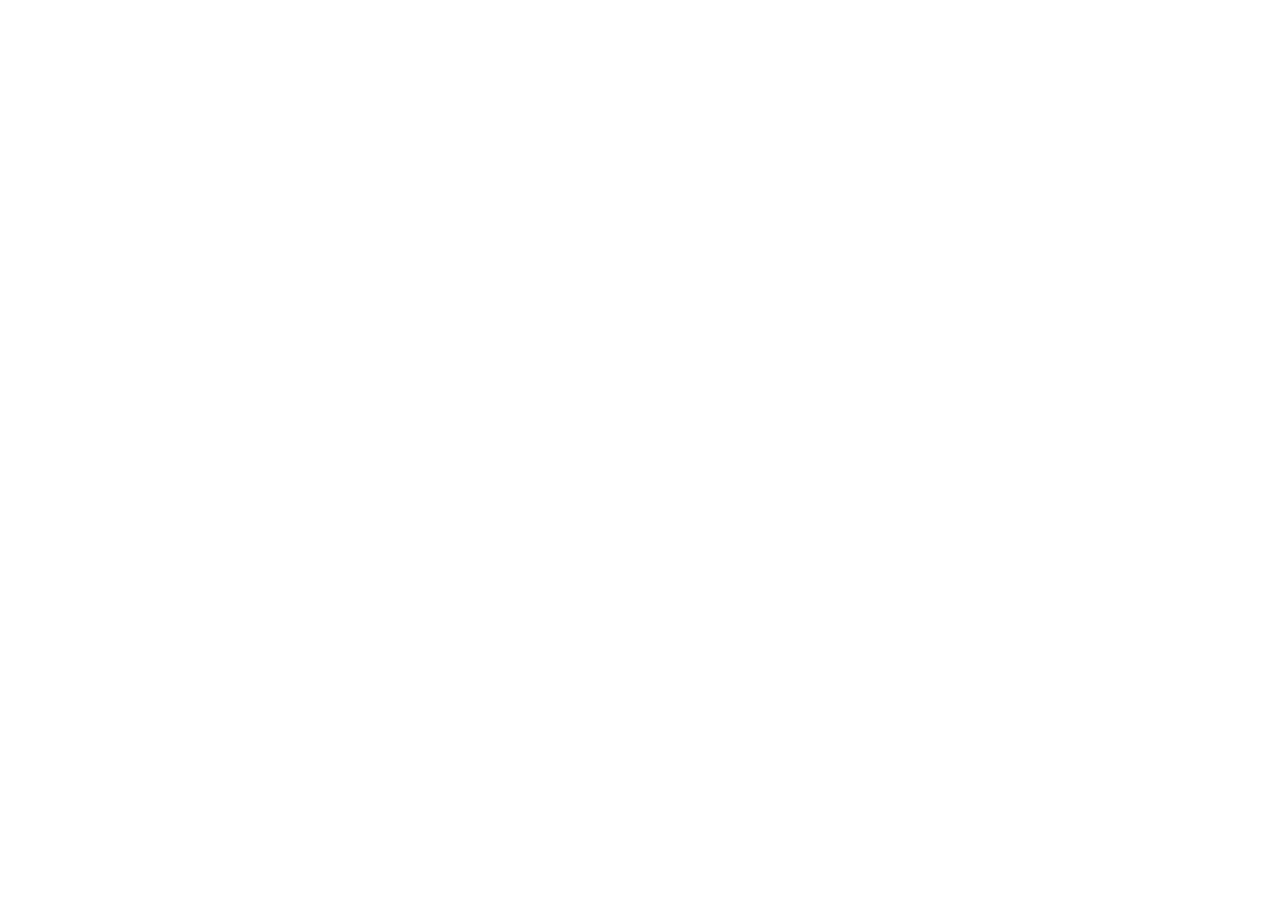
==== index.html @ 22487c8e "Photo-hero storefront: drop 3D, real supplier photos as hero/cards" ====
<!doctype html>
<html lang="en">
  <head>
    <meta charset="UTF-8" />
    <meta name="viewport" content="width=device-width, initial-scale=1.0, viewport-fit=cover" />
    <meta name="theme-color" content="#0a0a0b" />
    <meta
      name="description"
      content="KICKSNUG — premium sneakers engineered for the streets of India. Bold designs, honest prices, free shipping over ₹4,999 and 7-day easy returns."
    />
    <meta name="keywords" content="sneakers India, buy sneakers online, premium sneakers, KICKSNUG, running shoes, street sneakers, limited edition sneakers" />
    <meta name="author" content="KICKSNUG" />
    <meta name="robots" content="index, follow" />

    <!-- Open Graph -->
    <meta property="og:type" content="website" />
    <meta property="og:site_name" content="KICKSNUG" />
    <meta property="og:title" content="KICKSNUG — Premium Sneakers for Indian Streets" />
    <meta
      property="og:description"
      content="Premium sneakers engineered for the streets of India. Bold designs, honest prices, free shipping over ₹4,999."
    />
    <meta
      property="og:image"
      content="https://images.unsplash.com/photo-1542291026-7eec264c27ff?auto=format&fit=crop&w=1200&q=80"
    />
    <meta property="og:image:alt" content="KICKSNUG Air Zoom Blaze sneaker" />

    <!-- Twitter -->
    <meta name="twitter:card" content="summary_large_image" />
    <meta name="twitter:title" content="KICKSNUG — Premium Sneakers for Indian Streets" />
    <meta
      name="twitter:description"
      content="Premium sneakers engineered for the streets of India. Bold designs, honest prices."
    />
    <meta
      name="twitter:image"
      content="https://images.unsplash.com/photo-1542291026-7eec264c27ff?auto=format&fit=crop&w=1200&q=80"
    />
    <meta name="twitter:image:alt" content="KICKSNUG Air Zoom Blaze sneaker" />
    <link rel="icon" type="image/svg+xml" href="data:image/svg+xml,%3Csvg xmlns='http://www.w3.org/2000/svg' viewBox='0 0 64 64'%3E%3Crect width='64' height='64' rx='14' fill='%230a0a0b'/%3E%3Ctext x='32' y='44' font-family='Arial Black' font-size='34' font-weight='900' fill='%23f59e0b' text-anchor='middle'%3EK%3C/text%3E%3C/svg%3E" />
    <!-- Google Fonts: Anton (display) + Inter (body). Swap or self-host later if you prefer. -->
    <link rel="preconnect" href="https://fonts.googleapis.com" />
    <link rel="preconnect" href="https://fonts.gstatic.com" crossorigin />
    <link
      href="https://fonts.googleapis.com/css2?family=Anton&family=Inter:wght@400;500;600;700;800&display=swap"
      rel="stylesheet"
    />
    <title>KICKSNUG — Premium Sneakers</title>
    <script type="module" crossorigin src="/kicksnug-preview/assets/index-BxCXgQJA.js"></script>
    <link rel="stylesheet" crossorigin href="/kicksnug-preview/assets/index-a1705a3D.css">
  </head>
  <body>
    <div id="root"></div>
  </body>
</html>
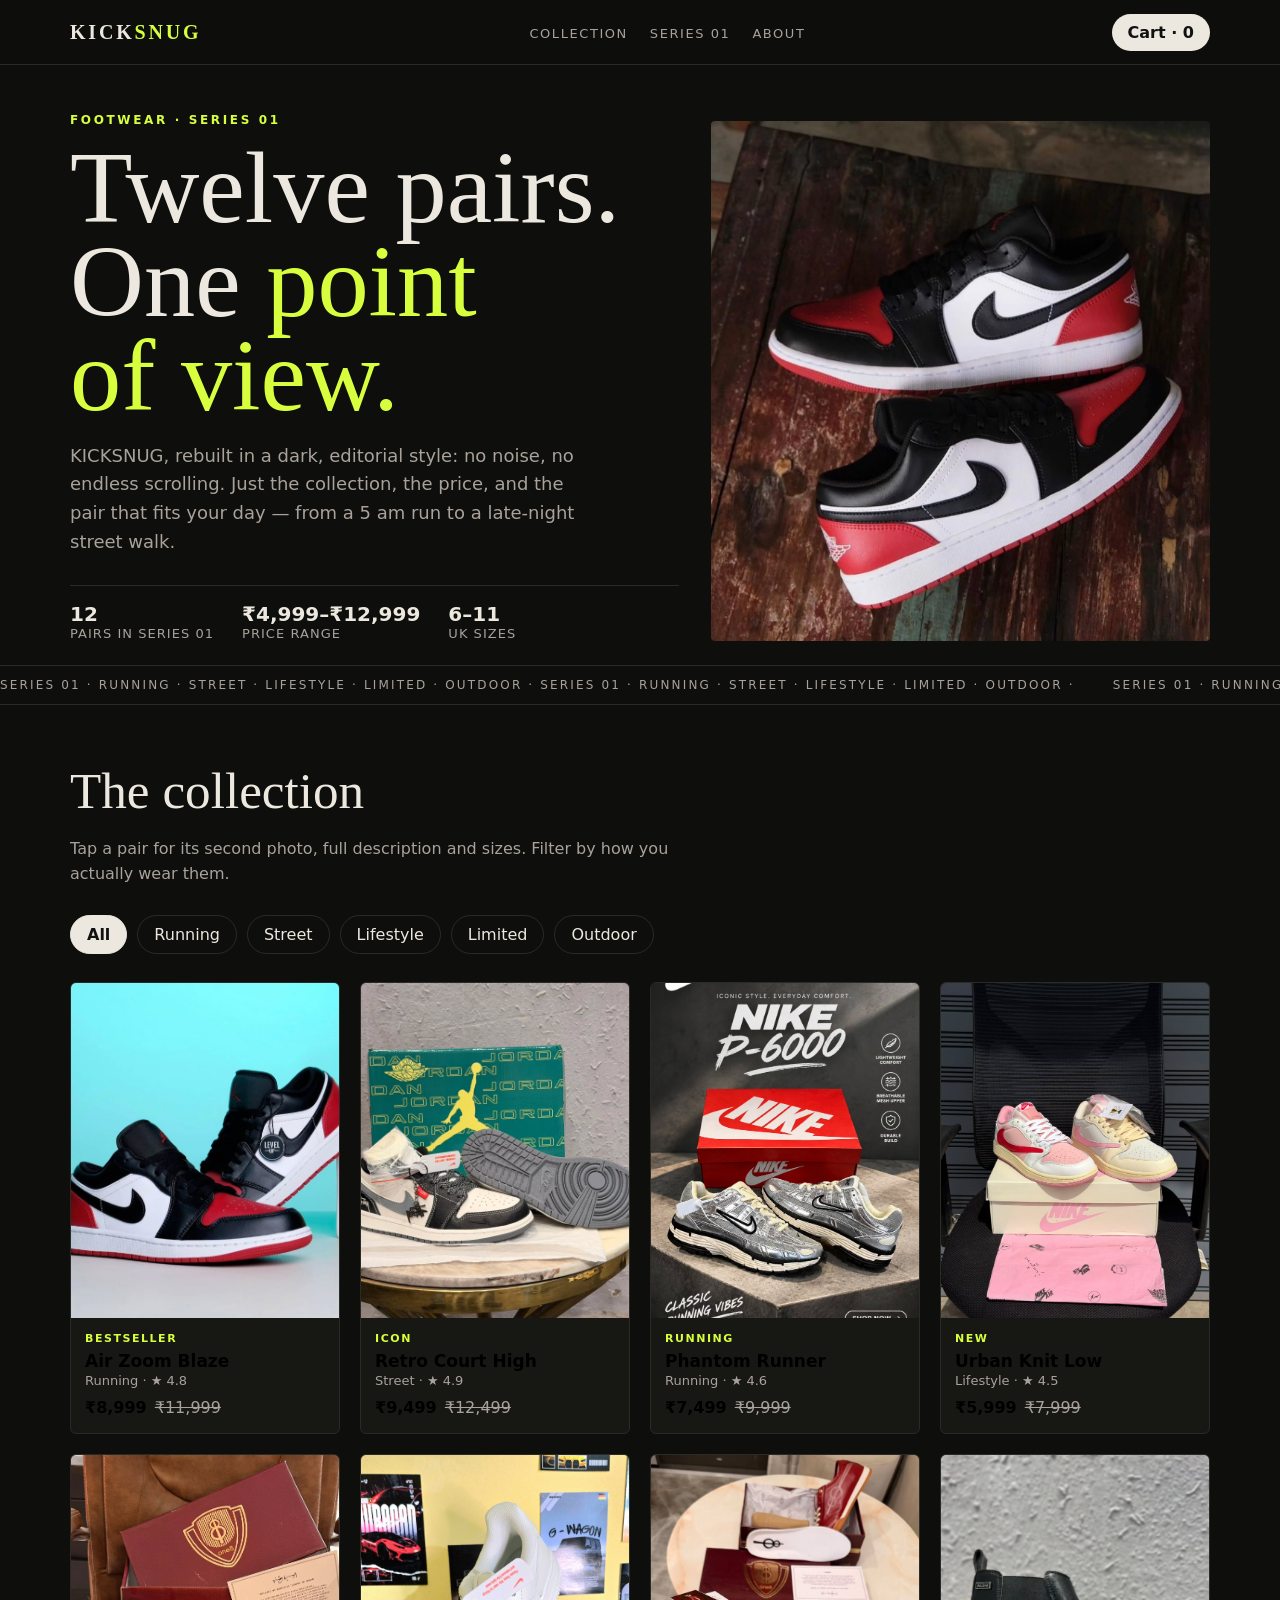
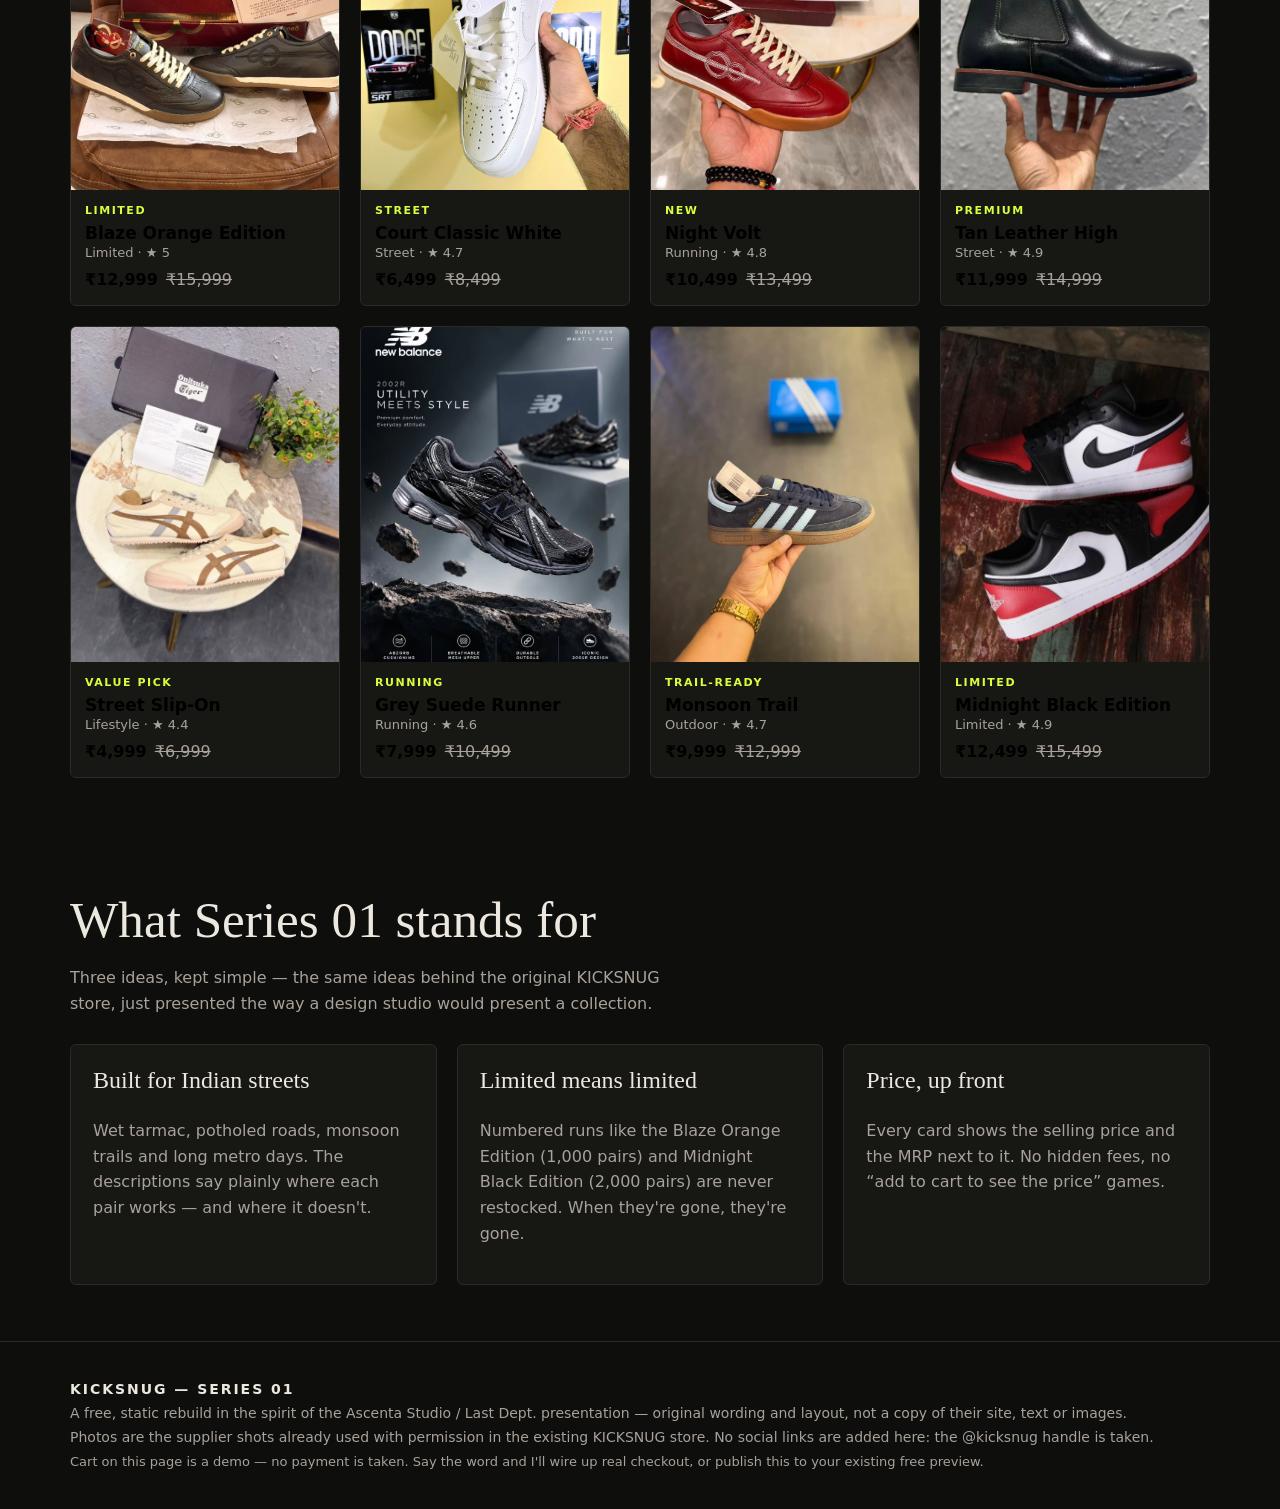
==== commit df0ee096: "KICKSNUG Series 01: dark editorial rebuild (12 pairs, filters, quick-view, demo cart)" ====
--- a/index.html
+++ b/index.html
@@ -1,56 +1,194 @@
-<!doctype html>
+<!DOCTYPE html>
 <html lang="en">
-  <head>
-    <meta charset="UTF-8" />
-    <meta name="viewport" content="width=device-width, initial-scale=1.0, viewport-fit=cover" />
-    <meta name="theme-color" content="#0a0a0b" />
-    <meta
-      name="description"
-      content="KICKSNUG — premium sneakers engineered for the streets of India. Bold designs, honest prices, free shipping over ₹4,999 and 7-day easy returns."
-    />
-    <meta name="keywords" content="sneakers India, buy sneakers online, premium sneakers, KICKSNUG, running shoes, street sneakers, limited edition sneakers" />
-    <meta name="author" content="KICKSNUG" />
-    <meta name="robots" content="index, follow" />
+<head>
+<meta charset="UTF-8">
+<meta name="viewport" content="width=device-width, initial-scale=1">
+<title>KICKSNUG — Series 01</title>
+<meta name="description" content="KICKSNUG Series 01: twelve sneakers, made to be worn hard. Running, street, lifestyle, limited and outdoor pairs.">
+<style>
+:root{--bg:#0e0e0c;--panel:#171714;--line:#2a2a26;--bone:#ece8df;--muted:#a8a29a;--accent:#d7ff3e}
+*{box-sizing:border-box} body{margin:0;background:var(--bg);color:var(--bone);font-family:system-ui,-apple-system,Segoe UI,Roboto,Arial,sans-serif}
+a{color:inherit} button{font:inherit;cursor:pointer}
+.wrap{max-width:1180px;margin:0 auto;padding:0 20px}
+header{position:sticky;top:0;z-index:20;background:rgba(14,14,12,.92);backdrop-filter:blur(8px);border-bottom:1px solid var(--line)}
+.nav{display:flex;align-items:center;justify-content:space-between;height:64px}
+.logo{font-family:Georgia,serif;font-weight:700;letter-spacing:.14em;font-size:20px}
+.logo span{color:var(--accent)}
+.nav a{text-decoration:none;font-size:13px;letter-spacing:.12em;text-transform:uppercase;color:var(--muted);margin-left:22px}
+.nav a:hover{color:var(--bone)}
+.cartbtn{background:var(--bone);color:#111;border:0;border-radius:999px;padding:9px 16px;font-weight:700}
+.hero{display:grid;grid-template-columns:1.1fr .9fr;gap:32px;padding:48px 0 24px;align-items:end}
+.eyebrow{letter-spacing:.22em;text-transform:uppercase;color:var(--accent);font-size:12px;font-weight:700}
+h1{font-family:Georgia,serif;font-size:clamp(52px,8vw,104px);line-height:.92;margin:14px 0 8px;font-weight:400}
+h1 em{font-style:normal;color:var(--accent)}
+.hero p{color:var(--muted);font-size:18px;line-height:1.6;max-width:520px}
+.hero img{width:100%;height:520px;object-fit:cover;border-radius:4px;display:block}
+.hero-meta{display:flex;gap:28px;border-top:1px solid var(--line);margin-top:28px;padding-top:16px;color:var(--muted);font-size:13px;letter-spacing:.08em;text-transform:uppercase}
+.hero-meta b{color:var(--bone);display:block;font-size:20px;letter-spacing:0}
+.marquee{border-top:1px solid var(--line);border-bottom:1px solid var(--line);overflow:hidden;white-space:nowrap;padding:12px 0;color:var(--muted);letter-spacing:.18em;text-transform:uppercase;font-size:12px}
+.marquee span{display:inline-block;padding-right:32px;animation:slide 28s linear infinite}
+@keyframes slide{to{transform:translateX(-50%)}}
+section{padding:56px 0}
+h2{font-family:Georgia,serif;font-weight:400;font-size:clamp(32px,4vw,52px);margin:0 0 10px}
+.sub{color:var(--muted);max-width:620px;line-height:1.6}
+.filters{display:flex;flex-wrap:wrap;gap:10px;margin:28px 0}
+.filters button{background:transparent;border:1px solid var(--line);color:var(--bone);border-radius:999px;padding:9px 16px}
+.filters button.active{background:var(--bone);color:#111;border-color:var(--bone);font-weight:700}
+.grid{display:grid;grid-template-columns:repeat(4,1fr);gap:20px}
+.card{background:var(--panel);border:1px solid var(--line);border-radius:6px;overflow:hidden;text-align:left;padding:0}
+.card img{width:100%;aspect-ratio:4/5;object-fit:cover;display:block}
+.card-body{padding:14px 14px 16px}
+.badge{font-size:11px;letter-spacing:.14em;text-transform:uppercase;color:var(--accent);font-weight:700}
+.card h3{margin:6px 0 2px;font-size:17px}
+.cat{color:var(--muted);font-size:13px}
+.price{margin-top:10px;font-weight:800}
+.price s{color:var(--muted);font-weight:400;margin-left:8px}
+.add{margin-top:12px;width:100%;background:var(--bone);color:#111;border:0;border-radius:999px;padding:10px;font-weight:700}
+.add:hover{background:var(--accent)}
+.story{display:grid;grid-template-columns:repeat(3,1fr);gap:20px;margin-top:28px}
+.story div{border:1px solid var(--line);border-radius:6px;padding:22px;background:var(--panel)}
+.story h3{font-family:Georgia,serif;font-weight:400;font-size:24px;margin-top:0}
+.story p{color:var(--muted);line-height:1.6}
+footer{border-top:1px solid var(--line);padding:36px 0;color:var(--muted);font-size:14px;line-height:1.7}
+.modal-bg,.drawer-bg{position:fixed;inset:0;background:rgba(0,0,0,.7);display:none;z-index:40}
+.modal-bg.open,.drawer-bg.open{display:block}
+.modal{position:fixed;left:50%;top:50%;transform:translate(-50%,-50%);width:min(880px,92vw);max-height:90vh;overflow:auto;background:#171714;border:1px solid var(--line);border-radius:8px;z-index:41;display:none}
+.modal.open{display:block}
+.modal-grid{display:grid;grid-template-columns:1fr 1fr}
+.modal-grid img{width:100%;height:100%;object-fit:cover;display:block;min-height:420px}
+.modal-body{padding:24px}
+.modal-body p{color:var(--muted);line-height:1.6}
+.sizes{display:flex;flex-wrap:wrap;gap:8px;margin:14px 0}
+.sizes button{background:transparent;border:1px solid var(--line);color:var(--bone);border-radius:8px;padding:8px 12px}
+.sizes button.sel{background:var(--bone);color:#111}
+.close{float:right;background:transparent;border:1px solid var(--line);color:var(--bone);border-radius:999px;padding:6px 12px}
+.drawer{position:fixed;right:0;top:0;bottom:0;width:min(380px,92vw);background:#171714;border-left:1px solid var(--line);z-index:41;padding:20px;overflow:auto;display:none}
+.drawer.open{display:block}
+.drawer-item{display:flex;gap:12px;margin:14px 0;align-items:center}
+.drawer-item img{width:64px;height:80px;object-fit:cover;border-radius:4px}
+.note{font-size:13px;color:var(--muted)}
+@media(max-width:900px){.hero{grid-template-columns:1fr}.hero img{height:380px}.grid{grid-template-columns:repeat(2,1fr)}.story{grid-template-columns:1fr}.modal-grid{grid-template-columns:1fr}.modal-grid img{min-height:280px}.nav a{display:none}}
+</style>
+</head>
+<body>
+<header><div class="wrap nav">
+  <div class="logo">KICK<span>SNUG</span></div>
+  <nav><a href="#collection">Collection</a><a href="#story">Series 01</a><a href="#footer">About</a></nav>
+  <button class="cartbtn" onclick="openCart()">Cart · <span id="cartCount">0</span></button>
+</div></header>
 
-    <!-- Open Graph -->
-    <meta property="og:type" content="website" />
-    <meta property="og:site_name" content="KICKSNUG" />
-    <meta property="og:title" content="KICKSNUG — Premium Sneakers for Indian Streets" />
-    <meta
-      property="og:description"
-      content="Premium sneakers engineered for the streets of India. Bold designs, honest prices, free shipping over ₹4,999."
-    />
-    <meta
-      property="og:image"
-      content="https://images.unsplash.com/photo-1542291026-7eec264c27ff?auto=format&fit=crop&w=1200&q=80"
-    />
-    <meta property="og:image:alt" content="KICKSNUG Air Zoom Blaze sneaker" />
+<main class="wrap">
+  <section class="hero">
+    <div>
+      <div class="eyebrow">Footwear · Series 01</div>
+      <h1>Twelve pairs.<br>One <em>point<br>of view.</em></h1>
+      <p>KICKSNUG, rebuilt in a dark, editorial style: no noise, no endless scrolling. Just the collection, the price, and the pair that fits your day — from a 5 am run to a late-night street walk.</p>
+      <div class="hero-meta"><div><b>12</b>Pairs in Series 01</div><div><b>₹4,999–₹12,999</b>Price range</div><div><b>6–11</b>UK sizes</div></div>
+    </div>
+    <img src="images/midnight-black-edition-1.jpg" alt="Midnight Black Edition sneaker">
+  </section>
+</main>
+<div class="marquee"><span>Series 01 · Running · Street · Lifestyle · Limited · Outdoor · Series 01 · Running · Street · Lifestyle · Limited · Outdoor ·&nbsp;</span><span>Series 01 · Running · Street · Lifestyle · Limited · Outdoor · Series 01 · Running · Street · Lifestyle · Limited · Outdoor ·&nbsp;</span></div>
 
-    <!-- Twitter -->
-    <meta name="twitter:card" content="summary_large_image" />
-    <meta name="twitter:title" content="KICKSNUG — Premium Sneakers for Indian Streets" />
-    <meta
-      name="twitter:description"
-      content="Premium sneakers engineered for the streets of India. Bold designs, honest prices."
-    />
-    <meta
-      name="twitter:image"
-      content="https://images.unsplash.com/photo-1542291026-7eec264c27ff?auto=format&fit=crop&w=1200&q=80"
-    />
-    <meta name="twitter:image:alt" content="KICKSNUG Air Zoom Blaze sneaker" />
-    <link rel="icon" type="image/svg+xml" href="data:image/svg+xml,%3Csvg xmlns='http://www.w3.org/2000/svg' viewBox='0 0 64 64'%3E%3Crect width='64' height='64' rx='14' fill='%230a0a0b'/%3E%3Ctext x='32' y='44' font-family='Arial Black' font-size='34' font-weight='900' fill='%23f59e0b' text-anchor='middle'%3EK%3C/text%3E%3C/svg%3E" />
-    <!-- Google Fonts: Anton (display) + Inter (body). Swap or self-host later if you prefer. -->
-    <link rel="preconnect" href="https://fonts.googleapis.com" />
-    <link rel="preconnect" href="https://fonts.gstatic.com" crossorigin />
-    <link
-      href="https://fonts.googleapis.com/css2?family=Anton&family=Inter:wght@400;500;600;700;800&display=swap"
-      rel="stylesheet"
-    />
-    <title>KICKSNUG — Premium Sneakers</title>
-    <script type="module" crossorigin src="/kicksnug-preview/assets/index-BxCXgQJA.js"></script>
-    <link rel="stylesheet" crossorigin href="/kicksnug-preview/assets/index-a1705a3D.css">
-  </head>
-  <body>
-    <div id="root"></div>
-  </body>
+<main class="wrap">
+  <section id="collection">
+    <h2>The collection</h2>
+    <p class="sub">Tap a pair for its second photo, full description and sizes. Filter by how you actually wear them.</p>
+    <div class="filters" id="filters"></div>
+    <div class="grid" id="grid"></div>
+    <p class="note" id="empty" style="display:none">No pairs in this filter yet.</p>
+  </section>
+
+  <section id="story">
+    <h2>What Series 01 stands for</h2>
+    <p class="sub">Three ideas, kept simple — the same ideas behind the original KICKSNUG store, just presented the way a design studio would present a collection.</p>
+    <div class="story">
+      <div><h3>Built for Indian streets</h3><p>Wet tarmac, potholed roads, monsoon trails and long metro days. The descriptions say plainly where each pair works — and where it doesn't.</p></div>
+      <div><h3>Limited means limited</h3><p>Numbered runs like the Blaze Orange Edition (1,000 pairs) and Midnight Black Edition (2,000 pairs) are never restocked. When they're gone, they're gone.</p></div>
+      <div><h3>Price, up front</h3><p>Every card shows the selling price and the MRP next to it. No hidden fees, no “add to cart to see the price” games.</p></div>
+    </div>
+  </section>
+</main>
+
+<footer id="footer"><div class="wrap">
+  <strong style="color:var(--bone);letter-spacing:.14em">KICKSNUG — SERIES 01</strong><br>
+  A free, static rebuild in the spirit of the Ascenta Studio / Last Dept. presentation — original wording and layout, not a copy of their site, text or images.<br>
+  Photos are the supplier shots already used with permission in the existing KICKSNUG store. No social links are added here: the @kicksnug handle is taken.<br>
+  <span class="note">Cart on this page is a demo — no payment is taken. Say the word and I'll wire up real checkout, or publish this to your existing free preview.</span>
+</div></footer>
+
+<div class="modal-bg" id="modalBg" onclick="closeModal()"></div>
+<div class="modal" id="modal"><div class="modal-grid">
+  <img id="mImg" src="" alt="">
+  <div class="modal-body"><button class="close" onclick="closeModal()">Close ✕</button>
+    <div class="badge" id="mBadge"></div><h2 id="mName" style="margin-top:8px"></h2>
+    <div class="cat" id="mCat"></div><p id="mTag"></p><p id="mDesc"></p>
+    <div class="price" id="mPrice"></div>
+    <div><strong>Size (UK)</strong><div class="sizes" id="mSizes"></div></div>
+    <button class="add" id="mAdd">Add to cart</button>
+    <p class="note">Second photo shown on the card. Tap the card again to reopen.</p>
+  </div>
+</div></div>
+
+<div class="drawer-bg" id="drawerBg" onclick="closeCart()"></div>
+<div class="drawer" id="drawer"><button class="close" onclick="closeCart()">Close ✕</button><h2>Your cart</h2><div id="cartItems"></div><p id="cartTotal" style="font-weight:800"></p><p class="note">Demo cart only — nothing is ordered or charged here.</p></div>
+
+<script>
+const PRODUCTS=[
+{id:"air-zoom-blaze",name:"Air Zoom Blaze",cat:"Running",price:8999,mrp:11999,rating:4.8,badge:"Bestseller",tag:"Featherlight speed, mile after mile.",desc:"A featherlight runner with responsive foam cushioning and a breathable engineered-mesh upper. Built for daily miles in Indian summers — sweat-wicking, grippy on wet tarmac, and tough enough for potholed roads.",img1:"images/air-zoom-blaze-1.jpg",img2:"images/air-zoom-blaze-2.jpg"},
+{id:"retro-court-high",name:"Retro Court High",cat:"Street",price:9499,mrp:12499,rating:4.9,badge:"Icon",tag:"The classic high-top, reborn.",desc:"A high-top icon rebuilt with premium leather overlays and cushioned ankle support. Pairs with everything from cargos to a night out. Ages beautifully — scuffs included.",img1:"images/retro-court-high-1.jpg",img2:"images/retro-court-high-2.jpg"},
+{id:"phantom-runner",name:"Phantom Runner",cat:"Running",price:7499,mrp:9999,rating:4.6,badge:"",tag:"Disappears on your foot.",desc:"Our lightest trainer ever — a sock-fit knit upper over a dual-density midsole. Disappears on your foot so all you feel is the run. Reflective hits keep you visible on late-night jogs.",img1:"images/phantom-runner-1.jpg",img2:"images/phantom-runner-2.jpg"},
+{id:"urban-knit-low",name:"Urban Knit Low",cat:"Lifestyle",price:5999,mrp:7999,rating:4.5,badge:"New",tag:"All-day comfort, zero effort.",desc:"A low-profile lifestyle sneaker with a one-piece knit upper and cloud-soft EVA sole. The everyday beater you will reach for 300 days a year — office, metro, market run.",img1:"images/urban-knit-low-1.jpg",img2:"images/urban-knit-low-2.jpg"},
+{id:"blaze-orange-edition",name:"Blaze Orange Edition",cat:"Limited",price:12999,mrp:15999,rating:5.0,badge:"Limited",tag:"1,000 pairs. Never restocked.",desc:"The loudest drop we have ever made. Sunset-orange overlays, metallic gold eyelets, numbered tongue tag (1 of 1,000). When they are gone, they are gone forever.",img1:"images/blaze-orange-edition-1.jpg",img2:"images/blaze-orange-edition-2.jpg"},
+{id:"court-classic-white",name:"Court Classic White",cat:"Street",price:6499,mrp:8499,rating:4.7,badge:"",tag:"The cleanest white in the game.",desc:"A timeless court silhouette in full-grain white leather with tonal stitching. Stain-resistant coating keeps them box-fresh through monsoon season and wedding season alike.",img1:"images/court-classic-white-1.jpg",img2:"images/court-classic-white-2.jpg"},
+{id:"night-volt",name:"Night Volt",cat:"Running",price:10499,mrp:13499,rating:4.8,badge:"New",tag:"Own the night run.",desc:"A max-cushion night trainer with a volt-accented mesh upper and 360° reflectivity. Carbon-infused plate gives you snap at toe-off; plush collar hugs like it was moulded for you.",img1:"images/night-volt-1.jpg",img2:"images/night-volt-2.jpg"},
+{id:"tan-leather-high",name:"Tan Leather High",cat:"Street",price:11999,mrp:14999,rating:4.9,badge:"Premium",tag:"Full-grain leather. Zero shortcuts.",desc:"Hand-finished tan leather high-tops with a cushioned leather-lined interior. The kind of shoe that gets better every year you own it — and you will own them for years.",img1:"images/tan-leather-high-1.jpg",img2:"images/tan-leather-high-2.jpg"},
+{id:"street-slip-on",name:"Street Slip-On",cat:"Lifestyle",price:4999,mrp:6999,rating:4.4,badge:"Value pick",tag:"On in 3 seconds flat.",desc:"No laces, no drama. A canvas-and-suede slip-on with elastic gore and a grippy waffle outsole. The grab-and-go shoe for auto rides, chai runs, and lazy Sundays.",img1:"images/street-slip-on-1.jpg",img2:"images/street-slip-on-2.jpg"},
+{id:"grey-suede-runner",name:"Grey Suede Runner",cat:"Running",price:7999,mrp:10499,rating:4.6,badge:"",tag:"Retro looks, modern engine.",desc:"A retro runner silhouette rebuilt on a modern cushioned platform. Pigskin suede overlays, recycled mesh underlays — old-school looks with new-school comfort.",img1:"images/grey-suede-runner-1.jpg",img2:"images/grey-suede-runner-2.jpg"},
+{id:"monsoon-trail",name:"Monsoon Trail",cat:"Outdoor",price:9999,mrp:12999,rating:4.7,badge:"Trail-ready",tag:"Built for Indian monsoons.",desc:"A waterproof trail shoe with aggressive 5mm lugs and a gusseted tongue that keeps mud out. From Sahyadri treks to flooded Mumbai streets — grip you can trust.",img1:"images/monsoon-trail-1.jpg",img2:"images/monsoon-trail-2.jpg"},
+{id:"midnight-black-edition",name:"Midnight Black Edition",cat:"Limited",price:12499,mrp:15499,rating:4.9,badge:"Limited",tag:"Triple black. Zero noise.",desc:"Everything black — upper, laces, sole, stitching. Matte nubuck with tonal 3M hits that only appear under light. 2,000 pairs, numbered, never restocked.",img1:"images/midnight-black-edition-1.jpg",img2:"images/midnight-black-edition-2.jpg"}
+];
+const fmt=n=>"₹"+n.toLocaleString("en-IN");
+let filter="All", cart=[], selSize=8, current=null;
+const cats=["All","Running","Street","Lifestyle","Limited","Outdoor"];
+document.getElementById("filters").innerHTML=cats.map(c=>`<button class="${c===filter?'active':''}" onclick="setFilter('${c}',this)">${c}</button>`).join("");
+function setFilter(c,el){filter=c;document.querySelectorAll("#filters button").forEach(b=>b.classList.remove("active"));el.classList.add("active");render();}
+function render(){
+  const list=PRODUCTS.filter(p=>filter==="All"||p.cat===filter);
+  document.getElementById("empty").style.display=list.length?"none":"block";
+  document.getElementById("grid").innerHTML=list.map(p=>`
+  <button class="card" onclick="openModal('${p.id}')">
+    <img src="${p.img1}" alt="${p.name}" loading="lazy">
+    <div class="card-body"><div class="badge">${p.badge||p.cat}</div><h3>${p.name}</h3><div class="cat">${p.cat} · ★ ${p.rating}</div><div class="price">${fmt(p.price)}<s>${fmt(p.mrp)}</s></div></div>
+  </button>
+  <div style="display:none"></div>`).join("");
+  // Add buttons are inside cards; stop card click from also opening modal twice is fine, add via modal only.
+}
+function openModal(id){
+  current=PRODUCTS.find(p=>p.id===id); selSize=8;
+  document.getElementById("mImg").src=current.img2; document.getElementById("mImg").alt=current.name;
+  document.getElementById("mBadge").textContent=current.badge||current.cat;
+  document.getElementById("mName").textContent=current.name;
+  document.getElementById("mCat").textContent=current.cat+" · ★ "+current.rating;
+  document.getElementById("mTag").textContent=current.tag;
+  document.getElementById("mDesc").textContent=current.desc;
+  document.getElementById("mPrice").innerHTML=fmt(current.price)+"<s style='color:#a8a29a;font-weight:400;margin-left:8px'>"+fmt(current.mrp)+"</s>";
+  document.getElementById("mSizes").innerHTML=[6,7,8,9,10,11].map(s=>`<button class="${s===selSize?'sel':''}" onclick="pickSize(${s},this)">UK ${s}</button>`).join("");
+  document.getElementById("mAdd").onclick=()=>addToCart(current.id);
+  document.getElementById("modal").classList.add("open"); document.getElementById("modalBg").classList.add("open");
+}
+function pickSize(s,el){selSize=s;document.querySelectorAll("#mSizes button").forEach(b=>b.classList.remove("sel"));el.classList.add("sel");}
+function closeModal(){document.getElementById("modal").classList.remove("open");document.getElementById("modalBg").classList.remove("open");}
+function addToCart(id){const p=PRODUCTS.find(x=>x.id===id);cart.push({...p,size:selSize});updateCart();closeModal();openCart();}
+function updateCart(){
+  document.getElementById("cartCount").textContent=cart.length;
+  document.getElementById("cartItems").innerHTML=cart.length?cart.map((p,i)=>`<div class="drawer-item"><img src="${p.img1}"><div><strong>${p.name}</strong><br><span class="note">UK ${p.size} · ${fmt(p.price)}</span></div><button class="close" onclick="removeItem(${i})">Remove</button></div>`).join(""):"<p class='note'>Your cart is empty. Tap a pair, then Add to cart.</p>";
+  document.getElementById("cartTotal").textContent=cart.length?"Total: "+fmt(cart.reduce((a,p)=>a+p.price,0)):"";
+}
+function removeItem(i){cart.splice(i,1);updateCart();}
+function openCart(){document.getElementById("drawer").classList.add("open");document.getElementById("drawerBg").classList.add("open");}
+function closeCart(){document.getElementById("drawer").classList.remove("open");document.getElementById("drawerBg").classList.remove("open");}
+render(); updateCart();
+</script>
+</body>
 </html>
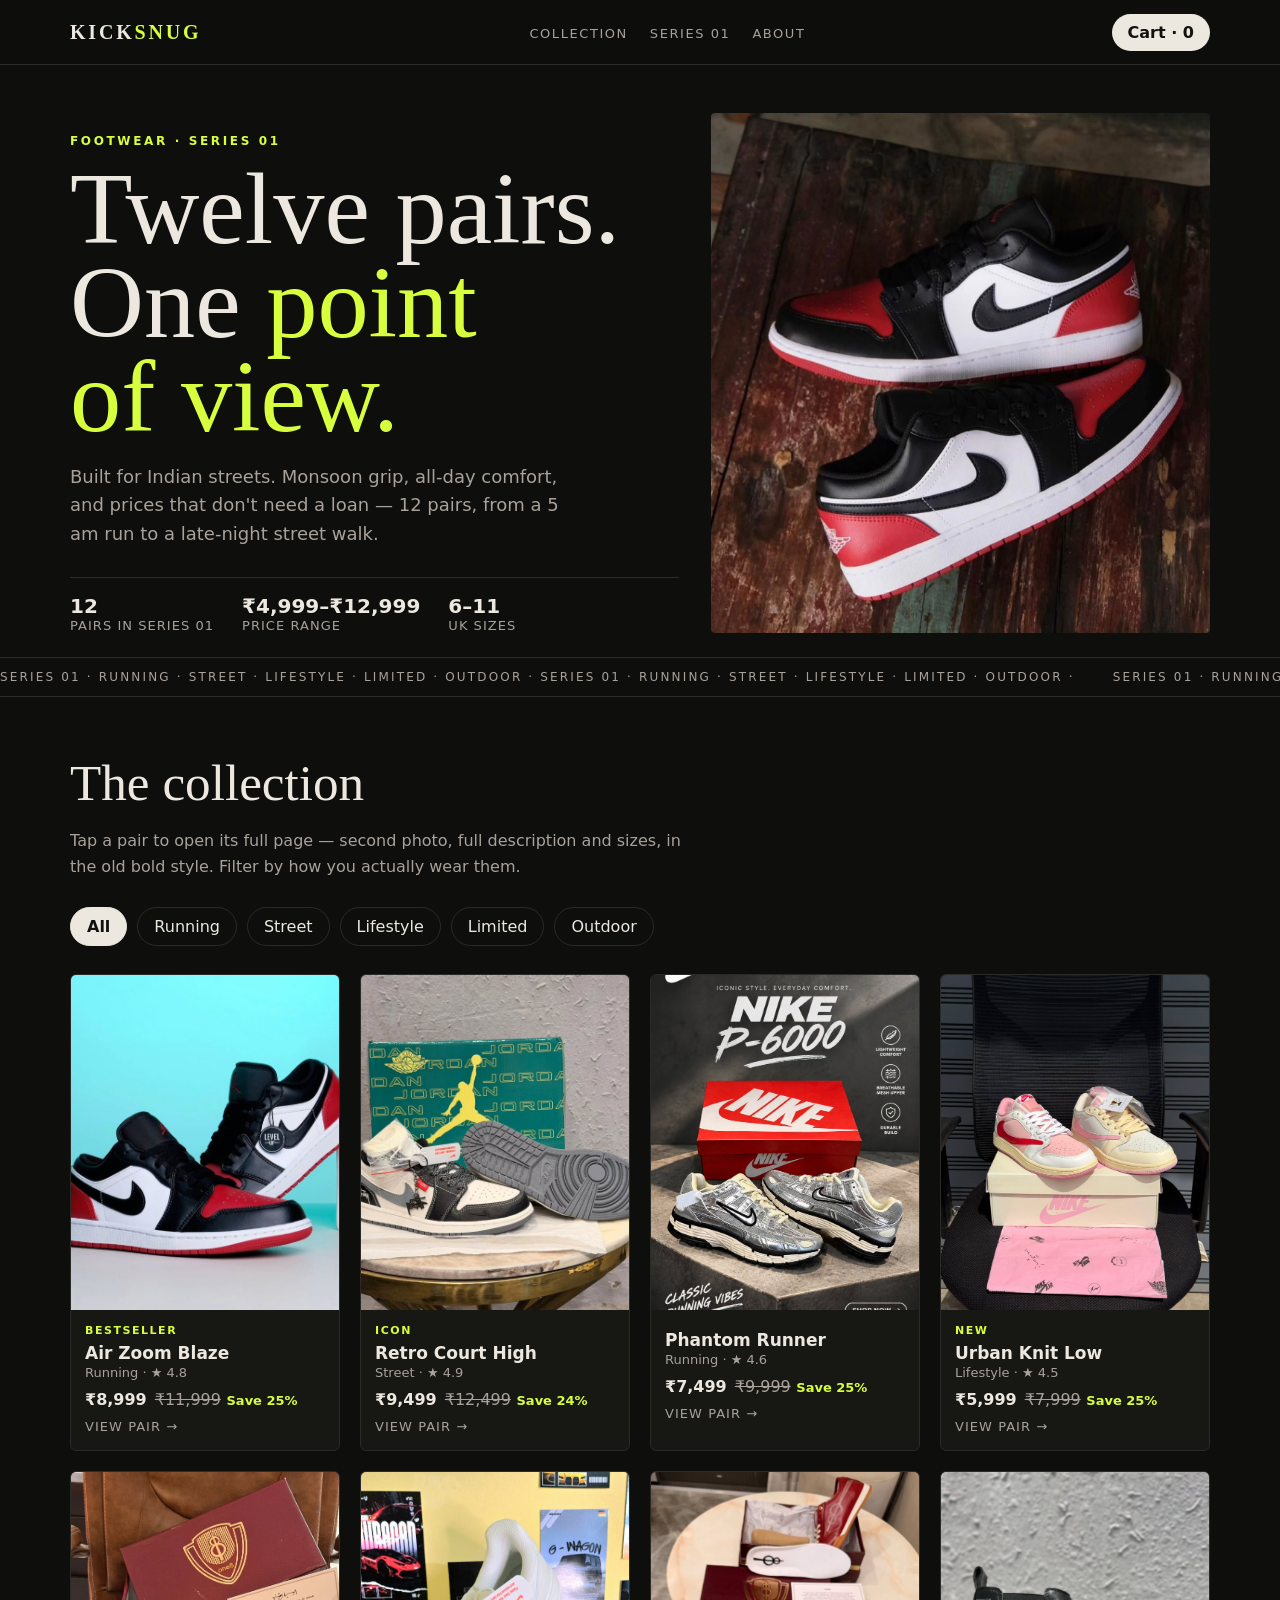
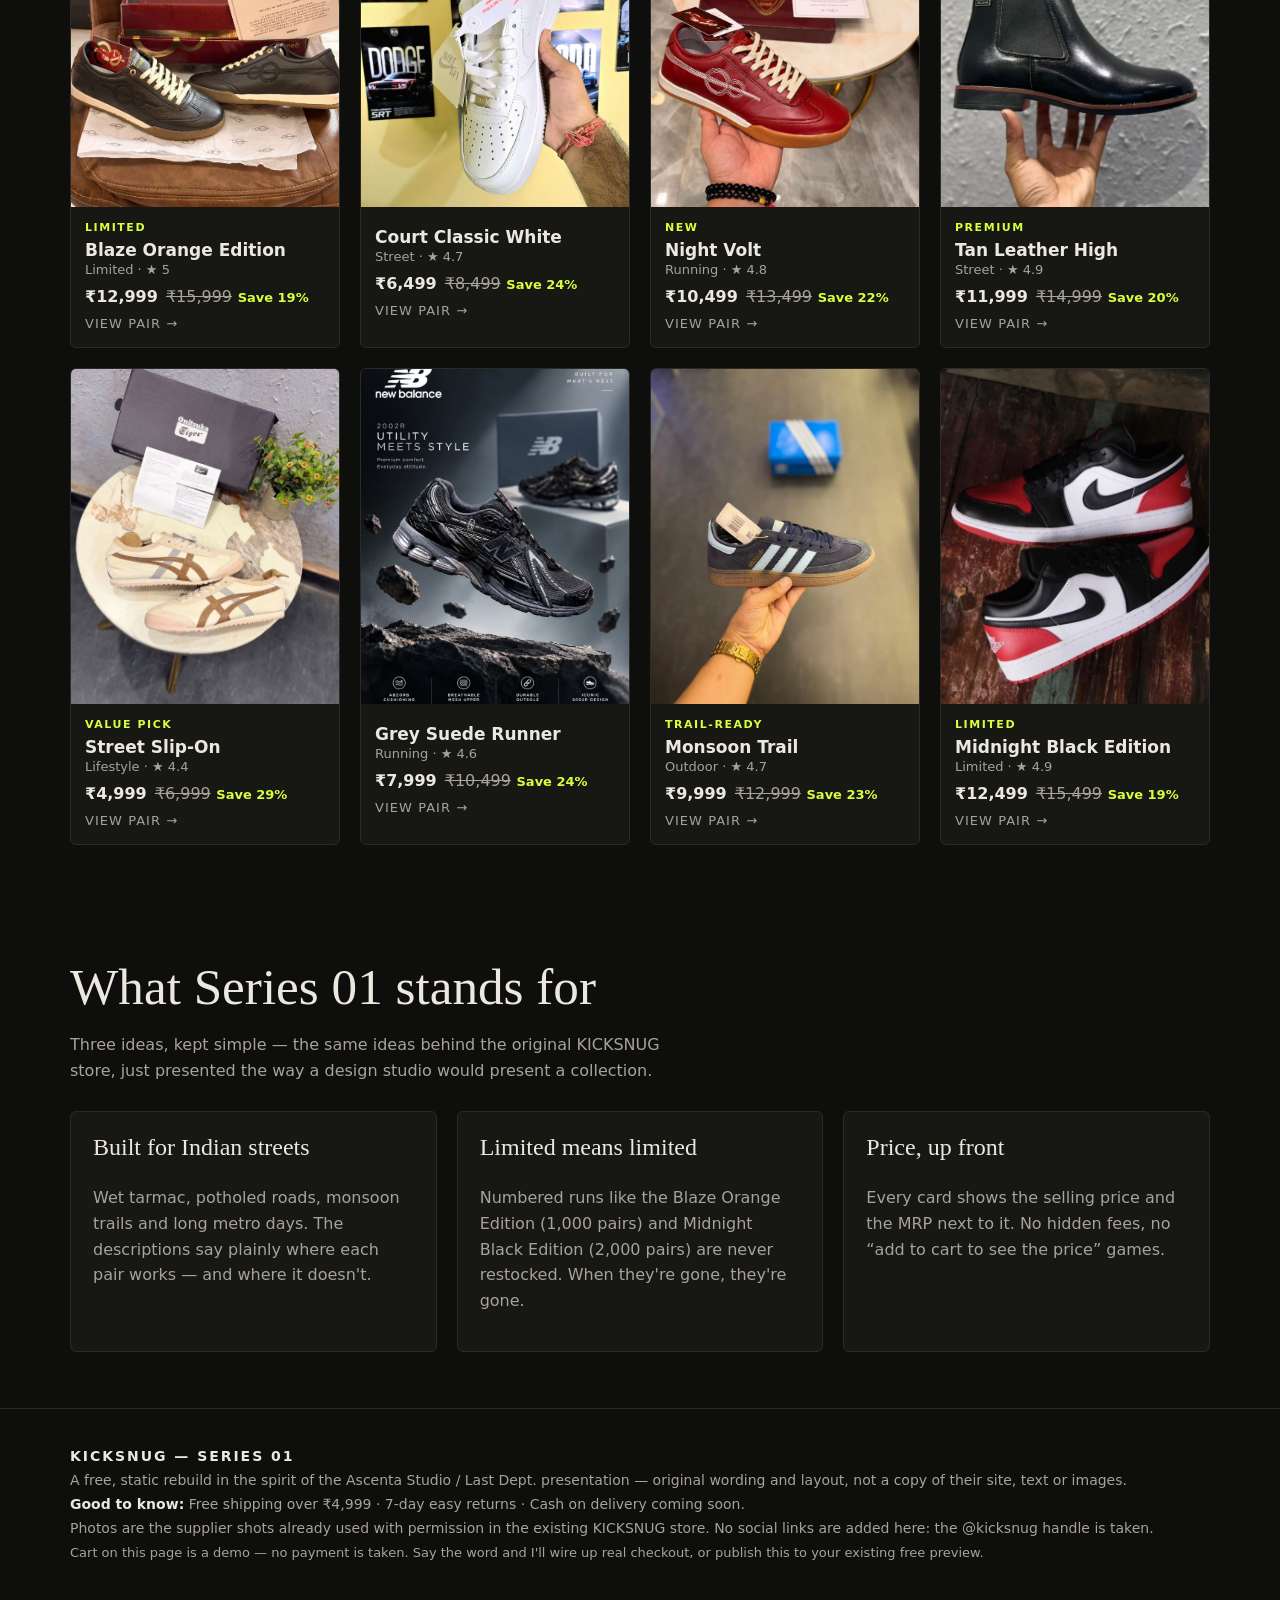
==== commit bc24b51d: "KICKSNUG Series 01 v2: redesign + old-style product pages (12 pairs, full-bleed colorway pages, expl" ====
--- a/index.html
+++ b/index.html
@@ -82,7 +82,7 @@
     <div>
       <div class="eyebrow">Footwear · Series 01</div>
       <h1>Twelve pairs.<br>One <em>point<br>of view.</em></h1>
-      <p>KICKSNUG, rebuilt in a dark, editorial style: no noise, no endless scrolling. Just the collection, the price, and the pair that fits your day — from a 5 am run to a late-night street walk.</p>
+      <p>Built for Indian streets. Monsoon grip, all-day comfort, and prices that don't need a loan — 12 pairs, from a 5 am run to a late-night street walk.</p>
       <div class="hero-meta"><div><b>12</b>Pairs in Series 01</div><div><b>₹4,999–₹12,999</b>Price range</div><div><b>6–11</b>UK sizes</div></div>
     </div>
     <img src="images/midnight-black-edition-1.jpg" alt="Midnight Black Edition sneaker">
@@ -93,7 +93,7 @@
 <main class="wrap">
   <section id="collection">
     <h2>The collection</h2>
-    <p class="sub">Tap a pair for its second photo, full description and sizes. Filter by how you actually wear them.</p>
+    <p class="sub">Tap a pair to open its full page — second photo, full description and sizes, in the old bold style. Filter by how you actually wear them.</p>
     <div class="filters" id="filters"></div>
     <div class="grid" id="grid"></div>
     <p class="note" id="empty" style="display:none">No pairs in this filter yet.</p>
@@ -112,7 +112,7 @@
 
 <footer id="footer"><div class="wrap">
   <strong style="color:var(--bone);letter-spacing:.14em">KICKSNUG — SERIES 01</strong><br>
-  A free, static rebuild in the spirit of the Ascenta Studio / Last Dept. presentation — original wording and layout, not a copy of their site, text or images.<br>
+  A free, static rebuild in the spirit of the Ascenta Studio / Last Dept. presentation — original wording and layout, not a copy of their site, text or images.<br><strong style="color:var(--bone)">Good to know:</strong> Free shipping over ₹4,999 · 7-day easy returns · Cash on delivery coming soon.<br>
   Photos are the supplier shots already used with permission in the existing KICKSNUG store. No social links are added here: the @kicksnug handle is taken.<br>
   <span class="note">Cart on this page is a demo — no payment is taken. Say the word and I'll wire up real checkout, or publish this to your existing free preview.</span>
 </div></footer>
@@ -131,7 +131,7 @@
 </div></div>
 
 <div class="drawer-bg" id="drawerBg" onclick="closeCart()"></div>
-<div class="drawer" id="drawer"><button class="close" onclick="closeCart()">Close ✕</button><h2>Your cart</h2><div id="cartItems"></div><p id="cartTotal" style="font-weight:800"></p><p class="note">Demo cart only — nothing is ordered or charged here.</p></div>
+<div class="drawer" id="drawer"><button class="close" onclick="closeCart()">Close ✕</button><h2>Your cart</h2><div id="cartItems"></div><p id="cartTotal" style="font-weight:800"></p><button class="add" disabled style="opacity:0.5;cursor:not-allowed">Checkout — coming soon</button><p class="note">Demo cart only — nothing is ordered or charged here. Tell us which payment you want (UPI / COD / Razorpay) and checkout will be wired up.</p></div>
 
 <script>
 const PRODUCTS=[
@@ -157,29 +157,29 @@
   const list=PRODUCTS.filter(p=>filter==="All"||p.cat===filter);
   document.getElementById("empty").style.display=list.length?"none":"block";
   document.getElementById("grid").innerHTML=list.map(p=>`
-  <button class="card" onclick="openModal('${p.id}')">
+  <a class="card" href="products/${p.id}.html" style="text-decoration:none;color:inherit">
     <img src="${p.img1}" alt="${p.name}" loading="lazy">
-    <div class="card-body"><div class="badge">${p.badge||p.cat}</div><h3>${p.name}</h3><div class="cat">${p.cat} · ★ ${p.rating}</div><div class="price">${fmt(p.price)}<s>${fmt(p.mrp)}</s></div></div>
-  </button>
+    <div class="card-body">${p.badge?`<div class="badge">${p.badge}</div>`:''}<h3>${p.name}</h3><div class="cat">${p.cat} · ★ ${p.rating}</div><div class="price">${fmt(p.price)}<s>${fmt(p.mrp)}</s> <span style="color:var(--accent);font-size:13px">Save ${Math.round((p.mrp-p.price)/p.mrp*100)}%</span></div><div style="margin-top:10px;font-size:13px;letter-spacing:.08em;text-transform:uppercase;color:var(--muted)">View pair →</div></div>
+  </a>
   <div style="display:none"></div>`).join("");
   // Add buttons are inside cards; stop card click from also opening modal twice is fine, add via modal only.
 }
 function openModal(id){
-  current=PRODUCTS.find(p=>p.id===id); selSize=8;
+  current=PRODUCTS.find(p=>p.id===id); selSize=null;
   document.getElementById("mImg").src=current.img2; document.getElementById("mImg").alt=current.name;
   document.getElementById("mBadge").textContent=current.badge||current.cat;
   document.getElementById("mName").textContent=current.name;
   document.getElementById("mCat").textContent=current.cat+" · ★ "+current.rating;
   document.getElementById("mTag").textContent=current.tag;
   document.getElementById("mDesc").textContent=current.desc;
-  document.getElementById("mPrice").innerHTML=fmt(current.price)+"<s style='color:#a8a29a;font-weight:400;margin-left:8px'>"+fmt(current.mrp)+"</s>";
-  document.getElementById("mSizes").innerHTML=[6,7,8,9,10,11].map(s=>`<button class="${s===selSize?'sel':''}" onclick="pickSize(${s},this)">UK ${s}</button>`).join("");
-  document.getElementById("mAdd").onclick=()=>addToCart(current.id);
+  document.getElementById("mPrice").innerHTML=fmt(current.price)+"<s style='color:#a8a29a;font-weight:400;margin-left:8px'>"+fmt(current.mrp)+"</s> <span style='color:var(--accent);font-size:14px'>Save "+Math.round((current.mrp-current.price)/current.mrp*100)+"%</span>";
+  document.getElementById("mSizes").innerHTML=[6,7,8,9,10,11].map(s=>`<button onclick="pickSize(${s},this)">UK ${s}</button>`).join("");
+  document.getElementById("mAdd").onclick=()=>{if(selSize===null){alert('Please pick a size first.');return;}addToCart(current.id);}; document.getElementById("mAdd").textContent='Select a size first'; document.getElementById("mAdd").style.opacity='0.6';
   document.getElementById("modal").classList.add("open"); document.getElementById("modalBg").classList.add("open");
 }
-function pickSize(s,el){selSize=s;document.querySelectorAll("#mSizes button").forEach(b=>b.classList.remove("sel"));el.classList.add("sel");}
+function pickSize(s,el){selSize=s;document.querySelectorAll("#mSizes button").forEach(b=>b.classList.remove("sel"));el.classList.add("sel");const a=document.getElementById("mAdd");a.textContent='Add to cart';a.style.opacity='1';}
 function closeModal(){document.getElementById("modal").classList.remove("open");document.getElementById("modalBg").classList.remove("open");}
-function addToCart(id){const p=PRODUCTS.find(x=>x.id===id);cart.push({...p,size:selSize});updateCart();closeModal();openCart();}
+function addToCart(id){if(selSize===null){alert('Please pick a size first.');return;}const p=PRODUCTS.find(x=>x.id===id);cart.push({...p,size:selSize});updateCart();closeModal();openCart();}
 function updateCart(){
   document.getElementById("cartCount").textContent=cart.length;
   document.getElementById("cartItems").innerHTML=cart.length?cart.map((p,i)=>`<div class="drawer-item"><img src="${p.img1}"><div><strong>${p.name}</strong><br><span class="note">UK ${p.size} · ${fmt(p.price)}</span></div><button class="close" onclick="removeItem(${i})">Remove</button></div>`).join(""):"<p class='note'>Your cart is empty. Tap a pair, then Add to cart.</p>";
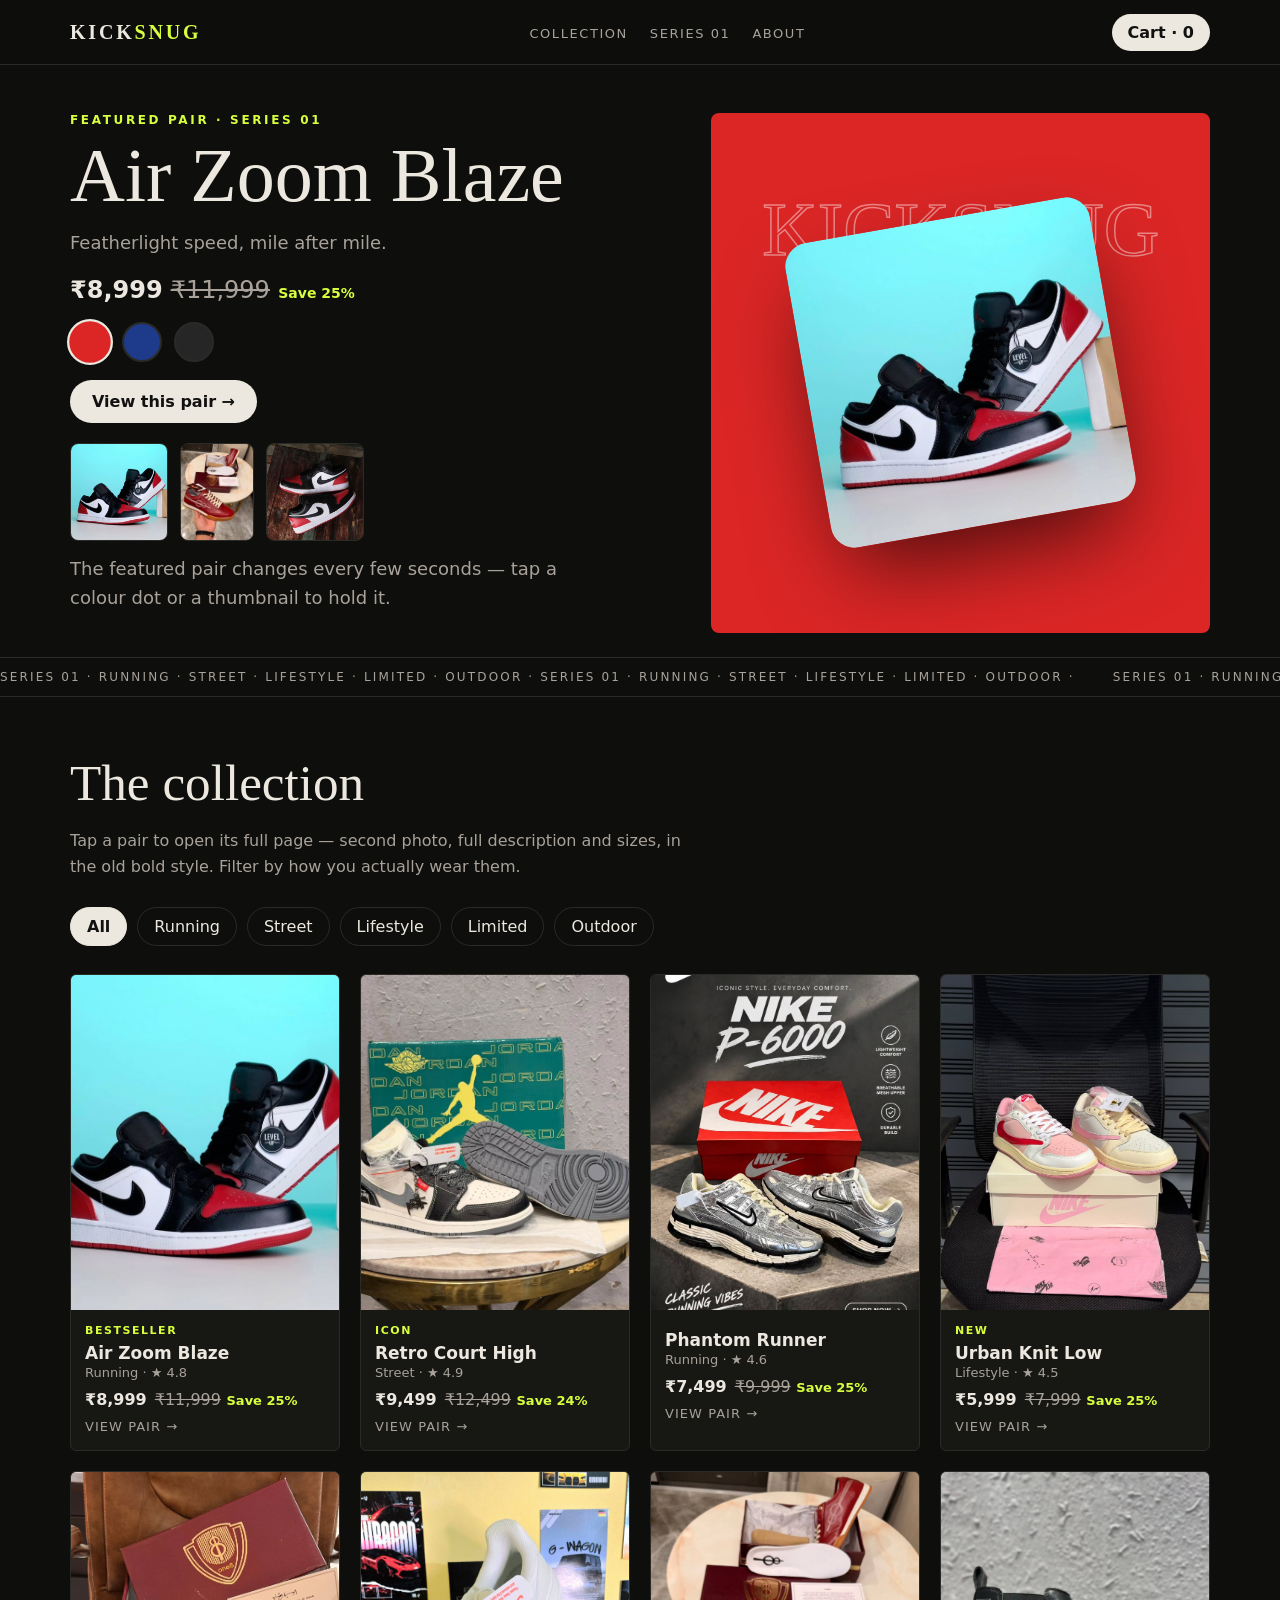
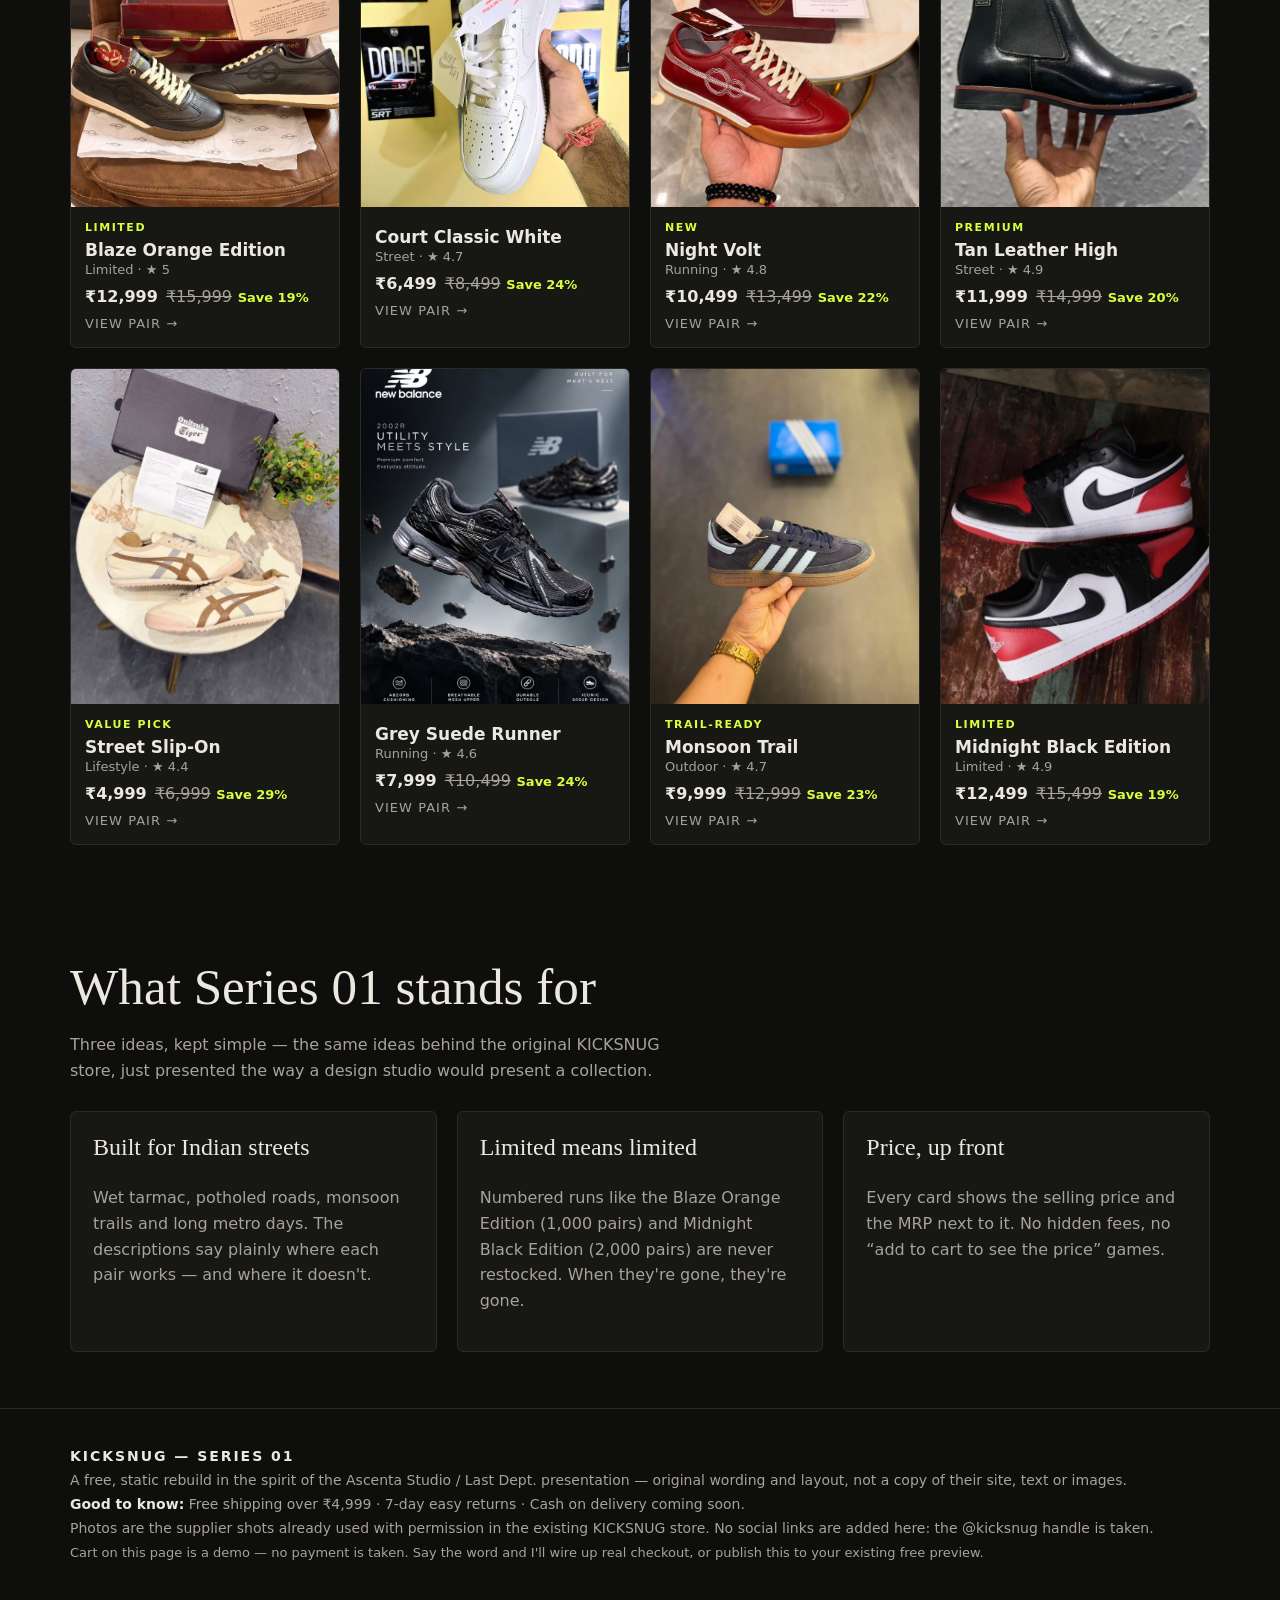
==== commit 80c16b43: "KICKSNUG hero: remove Twelve pairs headline + stats, add pin-style animated featured-pair hero (auto" ====
--- a/index.html
+++ b/index.html
@@ -4,7 +4,7 @@
 <meta charset="UTF-8">
 <meta name="viewport" content="width=device-width, initial-scale=1">
 <title>KICKSNUG — Series 01</title>
-<meta name="description" content="KICKSNUG Series 01: twelve sneakers, made to be worn hard. Running, street, lifestyle, limited and outdoor pairs.">
+<meta name="description" content="KICKSNUG Series 01: sneakers made to be worn hard. Running, street, lifestyle, limited and outdoor pairs.">
 <style>
 :root{--bg:#0e0e0c;--panel:#171714;--line:#2a2a26;--bone:#ece8df;--muted:#a8a29a;--accent:#d7ff3e}
 *{box-sizing:border-box} body{margin:0;background:var(--bg);color:var(--bone);font-family:system-ui,-apple-system,Segoe UI,Roboto,Arial,sans-serif}
@@ -17,14 +17,11 @@
 .nav a{text-decoration:none;font-size:13px;letter-spacing:.12em;text-transform:uppercase;color:var(--muted);margin-left:22px}
 .nav a:hover{color:var(--bone)}
 .cartbtn{background:var(--bone);color:#111;border:0;border-radius:999px;padding:9px 16px;font-weight:700}
-.hero{display:grid;grid-template-columns:1.1fr .9fr;gap:32px;padding:48px 0 24px;align-items:end}
+.hero{display:grid;grid-template-columns:1.1fr .9fr;gap:32px;padding:48px 0 24px;align-items:start}
 .eyebrow{letter-spacing:.22em;text-transform:uppercase;color:var(--accent);font-size:12px;font-weight:700}
 h1{font-family:Georgia,serif;font-size:clamp(52px,8vw,104px);line-height:.92;margin:14px 0 8px;font-weight:400}
 h1 em{font-style:normal;color:var(--accent)}
 .hero p{color:var(--muted);font-size:18px;line-height:1.6;max-width:520px}
-.hero img{width:100%;height:520px;object-fit:cover;border-radius:4px;display:block}
-.hero-meta{display:flex;gap:28px;border-top:1px solid var(--line);margin-top:28px;padding-top:16px;color:var(--muted);font-size:13px;letter-spacing:.08em;text-transform:uppercase}
-.hero-meta b{color:var(--bone);display:block;font-size:20px;letter-spacing:0}
 .marquee{border-top:1px solid var(--line);border-bottom:1px solid var(--line);overflow:hidden;white-space:nowrap;padding:12px 0;color:var(--muted);letter-spacing:.18em;text-transform:uppercase;font-size:12px}
 .marquee span{display:inline-block;padding-right:32px;animation:slide 28s linear infinite}
 @keyframes slide{to{transform:translateX(-50%)}}
@@ -67,7 +64,25 @@
 .drawer-item{display:flex;gap:12px;margin:14px 0;align-items:center}
 .drawer-item img{width:64px;height:80px;object-fit:cover;border-radius:4px}
 .note{font-size:13px;color:var(--muted)}
-@media(max-width:900px){.hero{grid-template-columns:1fr}.hero img{height:380px}.grid{grid-template-columns:repeat(2,1fr)}.story{grid-template-columns:1fr}.modal-grid{grid-template-columns:1fr}.modal-grid img{min-height:280px}.nav a{display:none}}
+@media(max-width:900px){.hero{grid-template-columns:1fr}.hero-stage{min-height:380px}.grid{grid-template-columns:repeat(2,1fr)}.story{grid-template-columns:1fr}.modal-grid{grid-template-columns:1fr}.modal-grid img{min-height:280px}.nav a{display:none}}
+
+.hero-stage{position:relative;overflow:hidden;border-radius:8px;background:#dc2626;transition:background .6s;min-height:520px;display:flex;align-items:center;justify-content:center}
+.mega-word{position:absolute;left:50%;top:14%;transform:translate(-50%,0);font-family:Georgia,serif;font-size:clamp(40px,6vw,84px);white-space:nowrap;color:transparent;-webkit-text-stroke:1.5px rgba(255,255,255,.45);text-transform:uppercase;animation:megaSlide 14s ease-in-out infinite alternate;user-select:none;z-index:1}
+@keyframes megaSlide{from{transform:translate(-56%,0)}to{transform:translate(-44%,0)}}
+.float-shoe{width:62%;aspect-ratio:1;object-fit:cover;border-radius:24px;box-shadow:0 40px 90px -20px rgba(0,0,0,.7);transform:rotate(-10deg);animation:floatShoe 5s ease-in-out infinite;position:relative;z-index:2}
+@keyframes floatShoe{0%,100%{transform:rotate(-10deg) translateY(0)}50%{transform:rotate(-8deg) translateY(-14px)}}
+.feat-dots{display:flex;gap:12px;margin:18px 0}
+.feat-dots button{width:40px;height:40px;border-radius:99px;border:2px solid var(--line);cursor:pointer}
+.feat-dots button.sel{border-color:var(--bone);transform:scale(1.15)}
+.feat-thumbs{display:flex;gap:12px;margin-top:20px}
+.feat-thumbs button{background:var(--panel);border:1px solid var(--line);border-radius:8px;padding:0;overflow:hidden;cursor:pointer;animation:fadeUp .7s ease both}
+.feat-thumbs button:nth-child(2){animation-delay:.15s}.feat-thumbs button:nth-child(3){animation-delay:.3s}
+.feat-thumbs img{width:100%;height:96px;object-fit:cover;display:block}
+@keyframes fadeUp{from{opacity:0;transform:translateY(18px)}to{opacity:1;transform:translateY(0)}}
+.viewbtn{display:inline-block;background:var(--bone);color:#111;border-radius:999px;padding:12px 22px;font-weight:800;text-decoration:none}
+.viewbtn:hover{background:var(--accent)}
+@media(max-width:900px){.hero-stage{min-height:380px}}
+@media(prefers-reduced-motion:reduce){.float-shoe,.mega-word,.marquee span{animation:none}}
 </style>
 </head>
 <body>
@@ -80,12 +95,19 @@
 <main class="wrap">
   <section class="hero">
     <div>
-      <div class="eyebrow">Footwear · Series 01</div>
-      <h1>Twelve pairs.<br>One <em>point<br>of view.</em></h1>
-      <p>Built for Indian streets. Monsoon grip, all-day comfort, and prices that don't need a loan — 12 pairs, from a 5 am run to a late-night street walk.</p>
-      <div class="hero-meta"><div><b>12</b>Pairs in Series 01</div><div><b>₹4,999–₹12,999</b>Price range</div><div><b>6–11</b>UK sizes</div></div>
+      <div class="eyebrow">Featured pair · Series 01</div>
+      <h1 id="featName" style="font-size:clamp(44px,6vw,76px)">Air Zoom Blaze</h1>
+      <p id="featTag">Featherlight speed, mile after mile.</p>
+      <div class="price" id="featPrice" style="font-size:24px"></div>
+      <div class="feat-dots" id="featDots"></div>
+      <a class="viewbtn" id="featLink" href="products/air-zoom-blaze.html">View this pair →</a>
+      <div class="feat-thumbs" id="featThumbs"></div>
+      <p class="note" style="margin-top:14px">The featured pair changes every few seconds — tap a colour dot or a thumbnail to hold it.</p>
     </div>
-    <img src="images/midnight-black-edition-1.jpg" alt="Midnight Black Edition sneaker">
+    <div class="hero-stage" id="heroStage">
+      <div class="mega-word" id="megaWord">KICKSNUG</div>
+      <img class="float-shoe" id="featImg" src="images/air-zoom-blaze-1.jpg" alt="Featured KICKSNUG pair">
+    </div>
   </section>
 </main>
 <div class="marquee"><span>Series 01 · Running · Street · Lifestyle · Limited · Outdoor · Series 01 · Running · Street · Lifestyle · Limited · Outdoor ·&nbsp;</span><span>Series 01 · Running · Street · Lifestyle · Limited · Outdoor · Series 01 · Running · Street · Lifestyle · Limited · Outdoor ·&nbsp;</span></div>
@@ -188,6 +210,28 @@
 function removeItem(i){cart.splice(i,1);updateCart();}
 function openCart(){document.getElementById("drawer").classList.add("open");document.getElementById("drawerBg").classList.add("open");}
 function closeCart(){document.getElementById("drawer").classList.remove("open");document.getElementById("drawerBg").classList.remove("open");}
+
+const FEATURED=[
+{id:"air-zoom-blaze",name:"Air Zoom Blaze",tag:"Featherlight speed, mile after mile.",price:8999,mrp:11999,img:"images/air-zoom-blaze-1.jpg",colour:"#dc2626"},
+{id:"night-volt",name:"Night Volt",tag:"Own the night run.",price:10499,mrp:13499,img:"images/night-volt-1.jpg",colour:"#1e3a8a"},
+{id:"midnight-black-edition",name:"Midnight Black Edition",tag:"Triple black. Zero noise.",price:12499,mrp:15499,img:"images/midnight-black-edition-1.jpg",colour:"#262626"},
+];
+let featIdx=0, featTimer=null;
+function showFeatured(i){featIdx=i;const f=FEATURED[i];
+document.getElementById("featName").textContent=f.name;
+document.getElementById("featTag").textContent=f.tag;
+document.getElementById("featPrice").innerHTML=fmt(f.price)+"<s>"+fmt(f.mrp)+"</s> <span style='color:var(--accent);font-size:14px'>Save "+Math.round((f.mrp-f.price)/f.mrp*100)+"%</span>";
+document.getElementById("featImg").src=f.img; document.getElementById("featImg").alt=f.name;
+document.getElementById("featLink").href="products/"+f.id+".html";
+document.getElementById("heroStage").style.background=f.colour;
+document.querySelectorAll("#featDots button").forEach((b,j)=>b.classList.toggle("sel",j===i));
+}
+document.getElementById("featDots").innerHTML=FEATURED.map((f,i)=>`<button style="background:${f.colour}" aria-label="${f.name}" onclick="showFeatured(${i});restartFeat()"></button>`).join("");
+document.getElementById("featThumbs").innerHTML=FEATURED.map((f,i)=>`<button onclick="showFeatured(${i});restartFeat()"><img src="${f.img}" alt="${f.name}"></button>`).join("");
+function restartFeat(){clearInterval(featTimer);featTimer=setInterval(()=>showFeatured((featIdx+1)%FEATURED.length),4500);}
+document.getElementById("heroStage").addEventListener("mouseenter",()=>clearInterval(featTimer));
+document.getElementById("heroStage").addEventListener("mouseleave",restartFeat);
+showFeatured(0); restartFeat();
 render(); updateCart();
 </script>
 </body>
